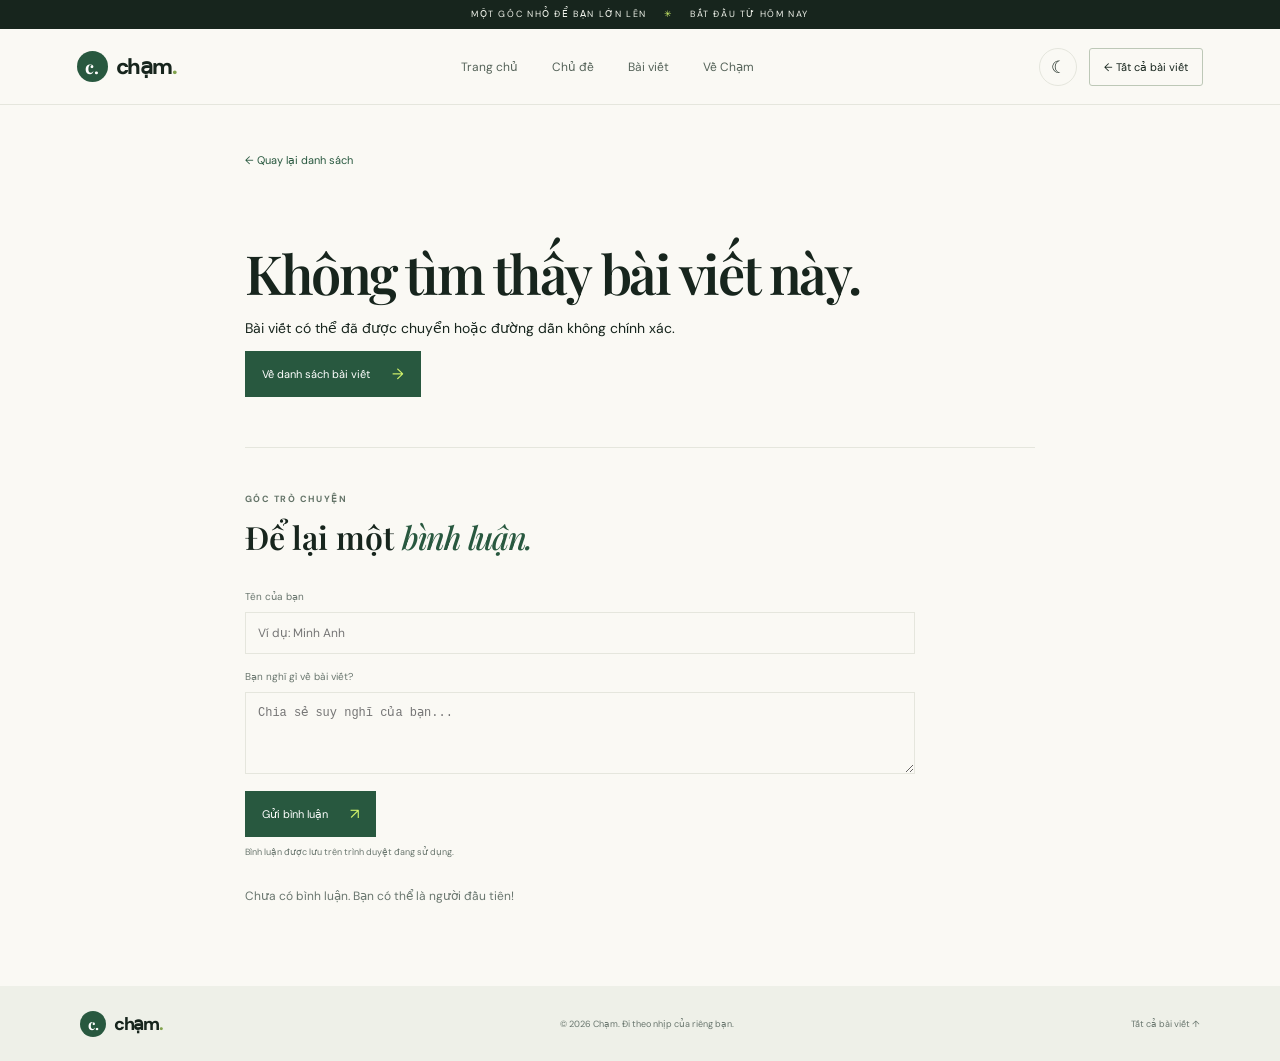
==== article.html @ 425e2b95 "Nội dung cập nhật" ====
<!doctype html>
<html lang="vi">
<head>
  <meta charset="utf-8">
  <meta name="viewport" content="width=device-width, initial-scale=1">
  <meta name="theme-color" content="#101c16">
  <meta name="description" content="Bài viết dành cho hành trình học tập và trưởng thành của bạn.">
  <title>Bài viết — Chạm</title>
  <link rel="stylesheet" href="sytle.css">
  <link rel="preconnect" href="https://fonts.googleapis.com">
  <link rel="preconnect" href="https://fonts.gstatic.com" crossorigin>
  <link href="https://fonts.googleapis.com/css2?family=DM+Sans:wght@400;500;600;700;800&family=Playfair+Display:ital,wght@0,500;0,600;1,500;1,600&display=swap" rel="stylesheet">
</head>
<body>
  <div class="announcement">MỘT GÓC NHỎ ĐỂ BẠN LỚN LÊN <span>✳</span> BẮT ĐẦU TỪ HÔM NAY</div>
  <header class="site-header">
    <a class="brand" href="index.html#home"><span class="brand-icon">c.</span> chạm<span class="brand-period">.</span></a>
    <button class="menu-toggle" type="button" aria-label="Mở menu" aria-expanded="false" aria-controls="main-nav"><span></span><span></span></button>
    <nav class="nav" id="main-nav" aria-label="Điều hướng chính"><a href="index.html#home">Trang chủ</a><a href="index.html#topics">Chủ đề</a><a href="index.html#articles">Bài viết</a><a href="index.html#about">Về Chạm</a></nav>
    <div class="header-tools"><button class="theme-toggle" type="button" aria-label="Chuyển chế độ tối" title="Chuyển chế độ sáng/tối">☾</button><a class="header-cta" href="index.html#articles">← Tất cả bài viết</a></div>
  </header>
  <main class="article-page wrap">
    <a class="back-link" href="index.html#articles">← Quay lại danh sách</a>
    <article id="article-content" class="reading-article"></article>
    <section class="comments-section" aria-labelledby="comments-title">
      <p class="eyebrow">GÓC TRÒ CHUYỆN</p><h2 id="comments-title">Để lại một <em>bình luận.</em></h2>
      <form id="comment-form" class="comment-form"><label for="comment-name">Tên của bạn</label><input id="comment-name" name="name" maxlength="40" placeholder="Ví dụ: Minh Anh" required><label for="comment-text">Bạn nghĩ gì về bài viết?</label><textarea id="comment-text" name="comment" rows="4" maxlength="500" placeholder="Chia sẻ suy nghĩ của bạn..." required></textarea><button class="button button-dark" type="submit">Gửi bình luận <span>↗</span></button><small>Bình luận được lưu trên trình duyệt đang sử dụng.</small></form>
      <div id="comment-list" class="comment-list" aria-live="polite"></div>
    </section>
  </main>
  <footer class="footer"><a class="brand" href="index.html#home"><span class="brand-icon">c.</span> chạm<span class="brand-period">.</span></a><span>© 2026 Chạm. Đi theo nhịp của riêng bạn.</span><a href="index.html#articles">Tất cả bài viết ↑</a></footer>
  <script>
    const entries = {
      'plan-hoc-tap': { category: 'HỌC TẬP', date: '24 THÁNG 9, 2026 · 6 PHÚT ĐỌC', title: 'Lập kế hoạch học tập mà không tự làm khó mình', intro: 'Một kế hoạch tốt không cần kín lịch. Nó cần đủ rõ để bạn biết bước tiếp theo là gì.', sections: [['Bắt đầu từ điều quan trọng', 'Thay vì viết một danh sách dài, hãy chọn ba việc quan trọng nhất trong tuần. Chia mỗi việc thành bước nhỏ để có thể bắt đầu ngay cả khi bạn chỉ có nửa tiếng rảnh.'], ['Để chỗ cho cuộc sống', 'Lịch học sẽ dễ theo hơn khi có cả giờ nghỉ, giờ ăn và thời gian di chuyển. Đừng lấp kín mọi ô trống; một khoảng dự phòng giúp bạn không phải bỏ cuộc chỉ vì một ngày lệch kế hoạch.'], ['Xem lại và điều chỉnh', 'Cuối tuần, dành vài phút nhìn lại điều gì hiệu quả. Kế hoạch là công cụ phục vụ bạn, nên hãy đổi cách làm khi nó không còn phù hợp.']] },
      'on-bai-chu-dong': { category: 'HỌC TẬP', date: '18 THÁNG 9, 2026 · 5 PHÚT ĐỌC', title: 'Ôn bài để nhớ lâu: thử phương pháp nhớ chủ động', intro: 'Đọc lại thường tạo cảm giác quen thuộc. Tự nhớ lại mới giúp kiến thức ở lại lâu hơn.', sections: [['Đóng tài liệu lại', 'Sau khi học một phần, hãy thử giải thích ý chính bằng lời của mình mà không nhìn tài liệu. Những chỗ bạn chưa diễn đạt được là chỗ cần ôn thêm.'], ['Tự đặt câu hỏi', 'Biến tiêu đề và ghi chú thành câu hỏi ngắn. Trả lời chúng sau một khoảng nghỉ, rồi kiểm tra lại bằng giáo trình. Cách này giúp bạn nhận ra mình thực sự nhớ được gì.'], ['Ôn cách quãng', 'Thay vì học dồn một buổi, quay lại nội dung sau một ngày, vài ngày rồi một tuần. Những lần nhớ lại ngắn thường hữu ích hơn việc đọc đi đọc lại liên tục.']] },
      'portfolio-dau-tien': { category: 'NGHỀ NGHIỆP', date: '12 THÁNG 9, 2026 · 7 PHÚT ĐỌC', title: 'Portfolio đầu tiên: bắt đầu từ những gì bạn có', intro: 'Không cần chờ đến khi thật giỏi mới bắt đầu ghi lại những điều mình đã làm.', sections: [['Chọn dự án có câu chuyện', 'Bài tập trên lớp, hoạt động câu lạc bộ hay dự án cá nhân đều có thể cho thấy cách bạn suy nghĩ. Chọn một vài ví dụ tiêu biểu thay vì đưa mọi thứ vào cùng lúc.'], ['Cho thấy quá trình', 'Nêu vấn đề, vai trò của bạn, những lựa chọn đã cân nhắc và kết quả. Người xem muốn hiểu bạn đóng góp gì và học được điều gì.'], ['Giữ cho dễ xem', 'Dùng cấu trúc rõ ràng, hình ảnh vừa đủ và đường dẫn hoạt động. Một portfolio gọn gàng, cập nhật thường xuyên sẽ hữu ích hơn một trang cầu kỳ nhưng bỏ dở.']] },
      'thuc-tap-dau-tien': { category: 'NGHỀ NGHIỆP', date: '05 THÁNG 9, 2026 · 4 PHÚT ĐỌC', title: 'Lần đầu đi thực tập: bạn không cần biết hết mọi thứ', intro: 'Điều quan trọng nhất trong tuần đầu tiên đôi khi chỉ là biết cách đặt câu hỏi.', sections: [['Quan sát cách nhóm làm việc', 'Tìm hiểu lịch họp, cách mọi người trao đổi và nơi lưu tài liệu. Ghi chú lại những điều chưa rõ để hỏi đúng người vào thời điểm phù hợp.'], ['Hỏi câu hỏi cụ thể', 'Thay vì chỉ nói “em chưa hiểu”, hãy nêu phần bạn đã thử, kết quả gặp phải và điều bạn cần xác nhận. Câu hỏi rõ giúp người hướng dẫn hỗ trợ nhanh hơn.'], ['Xin phản hồi sớm', 'Đừng đợi đến cuối kỳ mới biết mình cần cải thiện điều gì. Trao đổi ngắn mỗi tuần giúp bạn tiến bộ đều và chủ động hơn.']] },
      'ai-ho-tro-hoc': { category: 'KỸ NĂNG', date: '29 THÁNG 8, 2026 · 5 PHÚT ĐỌC', title: 'Dùng AI để học tốt hơn mà vẫn giữ tư duy của mình', intro: 'Công cụ hữu ích nhất là công cụ giúp bạn hiểu sâu hơn, không nghĩ thay bạn.', sections: [['Dùng AI để khơi gợi', 'Nhờ công cụ giải thích một khái niệm theo cách khác, tạo câu hỏi luyện tập hoặc gợi ý dàn ý. Sau đó tự kiểm tra thông tin bằng tài liệu môn học.'], ['Tự làm phần suy nghĩ', 'Hãy thử giải bài, viết lập luận hoặc đưa ra ý tưởng trước. Khi gặp bế tắc, dùng AI để tìm gợi ý rồi tự hoàn thiện câu trả lời.'], ['Minh bạch và có trách nhiệm', 'Tuân theo quy định của lớp, không nhập dữ liệu cá nhân hoặc tài liệu riêng tư, và kiểm tra các thông tin do AI đưa ra. Công cụ có thể sai hoặc thiếu ngữ cảnh.']] },
      'can-bang-dai-hoc': { category: 'ĐỜI SỐNG', date: '22 THÁNG 8, 2026 · 6 PHÚT ĐỌC', title: 'Cân bằng đại học: nghỉ ngơi cũng là một kỹ năng', intro: 'Bạn không cần phải biến mọi khoảng thời gian thành một việc cần hoàn thành.', sections: [['Nhận ra dấu hiệu cần nghỉ', 'Khó tập trung, cáu gắt hoặc trì hoãn liên tục có thể là lúc bạn cần dừng lại. Nghỉ ngơi ngắn và có chủ đích giúp bạn quay lại với năng lượng tốt hơn.'], ['Tạo khoảng nghỉ thật sự', 'Rời màn hình, đi bộ, uống nước hoặc trò chuyện với bạn bè. Chọn việc khiến đầu óc được tạm rời khỏi bài vở thay vì tiếp tục lướt qua những nội dung gây mệt.'], ['Tìm hỗ trợ khi cần', 'Nếu áp lực kéo dài, hãy chia sẻ với người bạn tin tưởng hoặc tìm đến dịch vụ hỗ trợ sinh viên tại trường. Bạn không cần tự xoay xở một mình.']] }
    };
    const id = new URLSearchParams(location.search).get('id');
    const entry = entries[id];
    const article = document.querySelector('#article-content');
    if (!entry) {
      document.title = 'Bài viết không tìm thấy — Chạm';
      article.innerHTML = '<h1>Không tìm thấy bài viết này.</h1><p>Bài viết có thể đã được chuyển hoặc đường dẫn không chính xác.</p><a class="button button-dark" href="index.html#articles">Về danh sách bài viết <span>→</span></a>';
    } else {
      document.title = entry.title + ' — Chạm';
      article.innerHTML = `<p class="eyebrow">${entry.category}</p><p class="article-date">${entry.date}</p><h1>${entry.title}</h1><p class="article-lead">${entry.intro}</p><button type="button" class="article-favorite" id="article-favorite">♡ <span>Lưu bài viết</span></button><div class="article-body">${entry.sections.map(([heading, body]) => `<section><h2>${heading}</h2><p>${body}</p></section>`).join('')}</div><a class="back-link" href="index.html#articles">← Xem thêm bài viết</a>`;
    }
    const favoriteKey = 'cham-favorites';
    const favoriteButton = document.querySelector('#article-favorite');
    if (entry) {
      const renderFavorite = () => {
        const ids = JSON.parse(localStorage.getItem(favoriteKey) || '[]');
        const saved = ids.includes(id);
        favoriteButton.classList.toggle('is-favorite', saved);
        favoriteButton.setAttribute('aria-pressed', String(saved));
        favoriteButton.innerHTML = `${saved ? '♥' : '♡'} <span>${saved ? 'Đã lưu bài viết' : 'Lưu bài viết'}</span>`;
      };
      favoriteButton.addEventListener('click', () => {
        let ids = JSON.parse(localStorage.getItem(favoriteKey) || '[]');
        ids = ids.includes(id) ? ids.filter(item => item !== id) : [...ids, id];
        localStorage.setItem(favoriteKey, JSON.stringify(ids)); renderFavorite();
      });
      renderFavorite();
    }
    const themeButton = document.querySelector('.theme-toggle');
    const setTheme = dark => {
      document.body.classList.toggle('dark-theme', dark);
      themeButton.textContent = dark ? '☀' : '☾';
      themeButton.setAttribute('aria-label', dark ? 'Chuyển chế độ sáng' : 'Chuyển chế độ tối');
      localStorage.setItem('cham-theme', dark ? 'dark' : 'light');
    };
    setTheme(localStorage.getItem('cham-theme') === 'dark');
    themeButton.addEventListener('click', () => setTheme(!document.body.classList.contains('dark-theme')));
    const menuButton = document.querySelector('.menu-toggle');
    const nav = document.querySelector('#main-nav');
    menuButton.addEventListener('click', () => {
      const open = menuButton.getAttribute('aria-expanded') === 'true';
      menuButton.setAttribute('aria-expanded', String(!open)); nav.classList.toggle('is-open', !open);
    });
    nav.querySelectorAll('a').forEach(link => link.addEventListener('click', () => {
      nav.classList.remove('is-open'); menuButton.setAttribute('aria-expanded', 'false');
    }));
    const commentKey = `cham-comments-${id || 'unknown'}`;
    const commentList = document.querySelector('#comment-list');
    const renderComments = () => {
      const comments = JSON.parse(localStorage.getItem(commentKey) || '[]');
      commentList.innerHTML = comments.length ? comments.map(comment => `<article class="comment"><strong>${escapeHTML(comment.name)}</strong><small>${new Date(comment.time).toLocaleString('vi-VN')}</small><p>${escapeHTML(comment.text)}</p></article>`).join('') : '<p class="empty-comments">Chưa có bình luận. Bạn có thể là người đầu tiên!</p>';
    };
    function escapeHTML(value) {
      return value.replace(/[&<>"']/g, char => ({ '&': '&amp;', '<': '&lt;', '>': '&gt;', '"': '&quot;', "'": '&#39;' }[char]));
    }
    renderComments();
    document.querySelector('#comment-form').addEventListener('submit', event => {
      event.preventDefault();
      const form = event.currentTarget;
      const comments = JSON.parse(localStorage.getItem(commentKey) || '[]');
      comments.unshift({ name: form.elements.name.value.trim(), text: form.elements.comment.value.trim(), time: Date.now() });
      localStorage.setItem(commentKey, JSON.stringify(comments)); form.reset(); renderComments();
    });
  </script>
</body>
</html>
---- sytle.css ----
:root {
  color-scheme: light;
  --ink: #17251d;
  --muted: #69766e;
  --paper: #faf9f4;
  --line: #e5e6dd;
  --green: #28583f;
  --lime: #d2f36b;
  --serif: "Playfair Display", Georgia, serif;
  --sans: "DM Sans", Arial, sans-serif;
}
* { box-sizing: border-box; }
html { scroll-behavior: smooth; scroll-padding-top: 85px; }
body { margin: 0; background: var(--paper); color: var(--ink); font: 14px var(--sans); -webkit-font-smoothing: antialiased; }
a { color: inherit; text-decoration: none; }
button, input { font: inherit; }
.wrap { width: min(1120px, 88%); margin: 0 auto; }
.announcement { min-height: 29px; padding: 8px 12px; background: var(--ink); color: #eef1e9; text-align: center; font-size: 9px; letter-spacing: .18em; }
.announcement span { margin: 0 13px; color: var(--lime); }
.site-header { height: 76px; padding: 0 max(calc((100% - 1180px) / 2), 6%); display: flex; align-items: center; justify-content: space-between; border-bottom: 1px solid var(--line); background: var(--paper); position: relative; z-index: 5; }
.brand { display: inline-flex; align-items: center; gap: 8px; font-size: 22px; font-weight: 800; letter-spacing: -1.3px; }
.brand-icon { width: 31px; height: 31px; display: grid; place-items: center; border-radius: 50%; background: var(--green); color: white; font: 700 18px var(--serif); letter-spacing: 0; }
.brand-period { color: #81a34d; margin-left: -8px; }
.nav { display: flex; align-items: center; gap: 34px; color: #556359; font-size: 12px; }
.nav a, .plain-link, .header-cta, .footer a { transition: color .2s ease; }
.nav a:hover, .plain-link:hover, .footer a:hover { color: #648538; }
.header-cta { padding: 11px 14px; border: 1px solid #bdc8b7; border-radius: 3px; font-size: 11px; }
.header-cta span { margin-left: 16px; color: var(--green); }
.menu-toggle { display: none; }
.hero { min-height: 570px; display: grid; grid-template-columns: 1.02fr .98fr; align-items: center; position: relative; padding-top: 35px; padding-bottom: 54px; }
.hero-copy { position: relative; z-index: 2; }
.eyebrow { margin: 0; color: #647468; font-size: 9px; font-weight: 700; letter-spacing: .16em; }
.hero-copy .eyebrow span { display: inline-block; width: 7px; height: 7px; margin-right: 8px; border-radius: 50%; background: #98bd5a; }
.hero h1 { margin: 21px 0 18px; font-size: clamp(48px, 5.25vw, 68px); line-height: 1.07; letter-spacing: -.065em; }
h1 em, h2 em { color: var(--green); font: italic 500 1em var(--serif); letter-spacing: -.04em; }
.hero-intro, .welcome-copy > p:not(.eyebrow) { max-width: 435px; color: var(--muted); font-size: 13px; line-height: 1.9; }
.hero-actions { display: flex; align-items: center; gap: 24px; margin-top: 25px; }
.button { min-height: 46px; display: inline-flex; align-items: center; justify-content: space-between; gap: 22px; padding: 0 17px; font-size: 11px; transition: transform .2s, background .2s; }
.button:hover { transform: translateY(-2px); }
.button-dark { background: var(--green); color: white; }
.button-dark:hover { background: #1d4530; }
.button span { color: var(--lime); font-size: 15px; }
.plain-link { color: #556359; font-size: 11px; }
.plain-link span { margin-left: 6px; color: var(--green); }
.social-proof { display: flex; align-items: center; gap: 12px; margin-top: 35px; }
.avatar-stack { display: flex; padding-left: 1px; }
.avatar-stack span { width: 29px; height: 29px; display: grid; place-items: center; margin-left: -2px; border: 2px solid var(--paper); border-radius: 50%; background: #e5cdb6; color: #38503d; font-size: 10px; font-weight: 700; }
.avatar-stack span:nth-child(2) { background: #d6e4c1; }.avatar-stack span:nth-child(3) { background: #d8e5e5; }
.social-proof strong, .social-proof small { display: block; font-size: 10px; }.social-proof small { margin-top: 4px; color: var(--muted); font-size: 9px; }
.hero-visual { height: 414px; position: relative; margin-left: 30px; }
.hero-photo { position: absolute; inset: 10px 25px 28px 42px; border-radius: 48% 48% 3px 3px; background: linear-gradient(0deg, #17251d88, transparent 56%), url("https://images.unsplash.com/photo-1523240795612-9a054b0db644?auto=format&fit=crop&w=1100&q=85") center 44% / cover; }
.sun-stamp { width: 83px; height: 83px; position: absolute; top: 0; right: 0; display: grid; place-items: center; border-radius: 50%; background: var(--lime); color: var(--green); font-size: 34px; }
.photo-note { position: absolute; left: 0; bottom: 58px; padding: 15px 20px; background: #fffefa; box-shadow: 0 12px 30px #17251d1b; font: italic 15px/1.45 var(--serif); transform: rotate(-6deg); }
.photo-note b { color: var(--green); }
.photo-caption { position: absolute; right: 36px; bottom: 9px; color: white; font-size: 8px; letter-spacing: .14em; }
.hero-seal { width: 76px; height: 76px; position: absolute; right: 4px; bottom: 18px; display: grid; place-content: center; border: 1px solid #aac08d; border-radius: 50%; background: var(--paper); color: var(--green); text-align: center; font-size: 7px; line-height: 1.6; letter-spacing: .1em; transform: rotate(8deg); }
.hero-index { position: absolute; right: 0; bottom: 18px; color: #89958a; font-size: 9px; letter-spacing: .12em; }.hero-index span { margin: 0 7px; color: #bdc6b9; }
.topics { padding-top: 54px; padding-bottom: 92px; }
.section-head { display: flex; align-items: end; justify-content: space-between; gap: 20px; margin-bottom: 26px; }
.section-head h2, .welcome h2 { margin: 10px 0 0; font-size: 36px; line-height: 1.18; letter-spacing: -.055em; }
.section-head > .plain-link { padding-bottom: 6px; }
.topic-grid { display: grid; grid-template-columns: repeat(3, 1fr); gap: 15px; }
.topic-card { height: 190px; padding: 21px; position: relative; overflow: hidden; transition: transform .2s ease; }
.topic-card:hover { transform: translateY(-4px); }
.topic-study { background: #e3eccf; }.topic-career { background: #e4ece6; }.topic-skills { background: #eee9dc; }
.topic-number { color: #647468; font-size: 8px; letter-spacing: .12em; }.topic-symbol { position: absolute; top: 15px; right: 21px; color: var(--green); font-size: 24px; }
.topic-card h3 { position: absolute; bottom: 17px; left: 21px; margin: 0; font: 500 28px/1.06 var(--serif); letter-spacing: -.04em; }.topic-arrow { position: absolute; right: 21px; bottom: 20px; color: var(--green); font-size: 18px; }
.articles { padding: 72px 0 82px; background: #f0f1e9; }
.article-head { margin-bottom: 28px; }.search { width: 230px; height: 40px; display: flex; align-items: center; gap: 8px; padding: 0 11px; border: 1px solid #cbd1c4; background: #fffefa; }
.search span { color: var(--green); font-size: 20px; }.search input { width: 100%; border: 0; outline: 0; background: transparent; color: var(--ink); font-size: 11px; }.search:focus-within { border-color: var(--green); }
.article-grid { display: grid; grid-template-columns: repeat(3, 1fr); gap: 18px; align-items: stretch; }
.article-card { min-width: 0; background: #fffefa; box-shadow: 0 5px 18px #17251d08; transition: transform .2s ease, box-shadow .2s ease; }.article-card:hover { transform: translateY(-4px); box-shadow: 0 11px 28px #17251d12; }.article-card[hidden] { display: none; }
.article-photo { height: 172px; display: block; position: relative; background-position: center; background-size: cover; }
.article-photo > span { position: absolute; top: 12px; left: 12px; padding: 7px 9px; background: #faf9f4e8; color: var(--green); font-size: 8px; letter-spacing: .08em; }
.photo-one { background-image: url("https://images.unsplash.com/photo-1455390582262-044c1008a2b9?auto=format&fit=crop&w=900&q=80"); }.photo-two { background-image: url("https://images.unsplash.com/photo-1434030216411-0b793f4b4173?auto=format&fit=crop&w=900&q=80"); }.photo-three { background-image: url("https://images.unsplash.com/photo-1498050108023-c5249f4df085?auto=format&fit=crop&w=900&q=80"); }.photo-four { background-image: url("https://images.unsplash.com/photo-1521737711867-e3b97375f902?auto=format&fit=crop&w=900&q=80"); }.photo-five { background-image: url("https://images.unsplash.com/photo-1677442136019-21780ecad995?auto=format&fit=crop&w=900&q=80"); }.photo-six { background-image: url("https://images.unsplash.com/photo-1485827404703-89b55fcc595e?auto=format&fit=crop&w=900&q=80"); }
.article-info { padding: 16px 17px 18px; }.article-info > small { color: #78847a; font-size: 8px; letter-spacing: .035em; }.article-info h3 { margin: 9px 0; font: 500 20px/1.27 var(--serif); }.article-info h3 a:hover { color: var(--green); }.article-info p { min-height: 47px; margin: 0 0 12px; color: var(--muted); font-size: 10px; line-height: 1.7; }.read-more { color: var(--green); font-size: 10px; }.read-more span { margin-left: 5px; }.no-results { padding: 35px; color: var(--muted); text-align: center; }
.welcome { display: grid; grid-template-columns: 1fr 1fr; align-items: center; gap: 86px; padding-top: 100px; padding-bottom: 105px; }
.welcome-visual { height: 328px; position: relative; }.welcome-photo { position: absolute; inset: 0 28px 0 15px; background: url("https://images.unsplash.com/photo-1498050108023-c5249f4df085?auto=format&fit=crop&w=900&q=85") center / cover; }
.welcome-sticker { position: absolute; right: 0; bottom: 25px; padding: 14px 17px; background: var(--lime); font: italic 13px/1.4 var(--serif); transform: rotate(4deg); }.welcome-sticker b { margin-left: 8px; color: var(--green); }
.welcome-copy h2 { margin: 13px 0; font-size: 40px; }.welcome-copy > p:not(.eyebrow) { margin: 14px 0 23px; }
.newsletter { overflow: hidden; background: var(--ink); color: white; }.newsletter-inner { min-height: 260px; display: flex; align-items: center; justify-content: space-between; position: relative; gap: 30px; }.newsletter .eyebrow { color: #bfd2a4; }.newsletter h2 { margin: 12px 0; font-size: 36px; line-height: 1.13; letter-spacing: -.04em; }.newsletter h2 em { color: var(--lime); }.newsletter form { width: min(370px, 45%); position: relative; z-index: 1; }.newsletter form label { color: #d0d7ce; font-size: 11px; }.email-row { display: flex; margin-top: 12px; border-bottom: 1px solid #798478; }.email-row input { flex: 1; min-width: 0; padding: 12px 0; border: 0; outline: 0; background: none; color: white; font-size: 12px; }.email-row input::placeholder { color: #a9b3a8; }.email-row button { border: 0; background: none; color: var(--lime); cursor: pointer; font-size: 21px; }.newsletter form small { display: block; margin-top: 10px; color: #a9b3a8; font-size: 9px; line-height: 1.5; }.newsletter-flower { position: absolute; right: -25px; bottom: -70px; color: #ffffff0b; font-size: 245px; }
.footer { min-height: 75px; display: flex; align-items: center; justify-content: space-between; gap: 18px; padding: 15px max(calc((100% - 1120px) / 2), 6%); background: #eef0e8; color: var(--muted); font-size: 9px; }.footer .brand { color: var(--ink); font-size: 18px; }.footer .brand-icon { width: 26px; height: 26px; font-size: 15px; }
.header-tools { display: flex; align-items: center; gap: 12px; }.theme-toggle { width: 38px; height: 38px; display: grid; place-items: center; border: 1px solid var(--line); border-radius: 50%; background: transparent; color: var(--ink); cursor: pointer; font-size: 17px; }.theme-toggle:hover { border-color: var(--green); }
.article-controls { display: flex; align-items: center; gap: 12px; margin: -8px 0 22px; }.filter-label { color: var(--muted); font-size: 10px; }.filter-label select { margin-left: 8px; padding: 9px 32px 9px 11px; border: 1px solid #cbd1c4; background: #fffefa; color: var(--ink); font-size: 10px; }.favorites-filter { padding: 9px 12px; border: 1px solid #cbd1c4; background: #fffefa; color: var(--green); cursor: pointer; font-size: 10px; }.favorites-filter[aria-pressed="true"] { border-color: var(--green); background: var(--green); color: white; }
.article-photo { position: relative; }.favorite-button { width: 34px; height: 34px; position: absolute; top: 10px; right: 10px; display: grid; place-items: center; border: 0; border-radius: 50%; background: #fffefaeb; color: #52634e; cursor: pointer; font-size: 20px; line-height: 1; }.favorite-button.is-favorite, .article-favorite.is-favorite { color: #bd4356; }
.article-page { max-width: 790px; padding-top: 38px; padding-bottom: 80px; }.back-link { display: inline-block; margin: 10px 0 25px; color: var(--green); font-size: 11px; }.reading-article { padding: 35px 0 50px; border-bottom: 1px solid var(--line); }.reading-article > .eyebrow { color: var(--green); }.article-date { margin: 12px 0; color: var(--muted); font-size: 9px; letter-spacing: .05em; }.reading-article h1 { max-width: 760px; margin: 15px 0; font: 600 clamp(36px, 5vw, 54px)/1.15 var(--serif); letter-spacing: -.045em; }.article-lead { max-width: 680px; margin: 18px 0; color: var(--muted); font-size: 16px; line-height: 1.8; }.article-favorite { display: inline-flex; align-items: center; gap: 8px; padding: 9px 13px; border: 1px solid var(--line); border-radius: 3px; background: transparent; color: var(--green); cursor: pointer; font-size: 18px; }.article-favorite span { font: 11px var(--sans); }.article-body { max-width: 670px; margin-top: 35px; }.article-body section { margin: 26px 0; }.article-body h2 { margin: 0 0 10px; font: 600 25px var(--serif); }.article-body p { margin: 0; color: var(--muted); font-size: 14px; line-height: 1.9; }.comments-section { max-width: 670px; padding-top: 45px; }.comments-section h2 { margin: 10px 0 25px; font: 600 32px var(--serif); }.comment-form { display: grid; gap: 9px; }.comment-form label { margin-top: 7px; color: var(--muted); font-size: 10px; }.comment-form input, .comment-form textarea { width: 100%; padding: 12px; border: 1px solid var(--line); background: var(--paper); color: var(--ink); outline: none; font-size: 12px; resize: vertical; }.comment-form input:focus, .comment-form textarea:focus { border-color: var(--green); }.comment-form .button { width: max-content; margin-top: 8px; border: 0; cursor: pointer; }.comment-form > small { color: var(--muted); font-size: 9px; }.comment-list { margin-top: 28px; }.comment { padding: 15px 0; border-top: 1px solid var(--line); }.comment strong { font-size: 12px; }.comment small { margin-left: 10px; color: var(--muted); font-size: 9px; }.comment p, .empty-comments { margin: 8px 0 0; color: var(--muted); font-size: 12px; line-height: 1.7; }
body.dark-theme { color-scheme: dark; --ink: #edf1e9; --muted: #b0bbae; --paper: #17211a; --line: #344137; --green: #9bc67b; --lime: #d2f36b; background: var(--paper); color: var(--ink); }
body.dark-theme .announcement { background: #0d1510; color: #eef1e9; } body.dark-theme .site-header, body.dark-theme .nav { background: var(--paper); } body.dark-theme .nav, body.dark-theme .plain-link { color: #c5cfc2; } body.dark-theme .header-cta, body.dark-theme .theme-toggle, body.dark-theme .article-favorite { border-color: #4b5d4d; color: var(--ink); } body.dark-theme .brand-icon { color: #17251d; } body.dark-theme .articles, body.dark-theme .footer { background: #202d23; } body.dark-theme .topic-study { background: #35452c; } body.dark-theme .topic-career { background: #2d4035; } body.dark-theme .topic-skills { background: #423f31; } body.dark-theme .topic-number { color: #d0dacb; } body.dark-theme .search, body.dark-theme .filter-label select, body.dark-theme .favorites-filter, body.dark-theme .article-card, body.dark-theme .favorite-button { background-color: #202d23; color: var(--ink); } body.dark-theme .favorites-filter[aria-pressed="true"] { background: var(--green); color: #17251d; } body.dark-theme .photo-note { background: #26342a; } body.dark-theme .footer .brand { color: var(--ink); } body.dark-theme .reading-article h1, body.dark-theme .article-body h2, body.dark-theme .comments-section h2 { color: var(--ink); }
@media (max-width: 800px) {
  .site-header { height: 68px; padding: 0 6%; }.menu-toggle { width: 34px; height: 34px; display: grid; align-content: center; justify-items: center; gap: 5px; order: 3; border: 0; background: none; cursor: pointer; }.menu-toggle span { width: 20px; height: 1px; background: var(--ink); }
  .nav { display: none; position: absolute; top: 100%; left: 0; right: 0; padding: 20px 8%; flex-direction: column; align-items: flex-start; gap: 18px; border-bottom: 1px solid var(--line); background: var(--paper); }.nav.is-open { display: flex; }.header-tools { order: 2; margin-left: auto; margin-right: 7px; gap: 7px; }.header-cta { margin: 0; font-size: 9px; padding: 9px; }.theme-toggle { width: 34px; height: 34px; }
  .hero { grid-template-columns: 1fr; padding-top: 53px; padding-bottom: 38px; }.hero h1 { font-size: 56px; }.hero-visual { height: 350px; margin: 38px 0 0 7%; }.hero-photo { inset: 8px 35px 22px 28px; }.hero-seal { right: 5%; bottom: 4px; }.hero-index { bottom: 0; }
  .topics { padding-top: 47px; padding-bottom: 67px; }.section-head h2, .welcome h2 { font-size: 31px; }.topic-grid { gap: 10px; }.topic-card { height: 160px; padding: 15px; }.topic-card h3 { left: 15px; bottom: 15px; font-size: 23px; }.topic-symbol { right: 14px; top: 12px; }.topic-arrow { right: 14px; bottom: 14px; }
  .articles { padding: 57px 0 65px; }.article-head { align-items: flex-start; flex-direction: column; }.search { width: 100%; }.article-grid { grid-template-columns: repeat(2, 1fr); gap: 13px; }.article-photo { height: 145px; }.article-info { padding: 13px; }.article-info h3 { font-size: 17px; }.article-info p { font-size: 9px; }
  .welcome { grid-template-columns: 1fr; gap: 35px; padding-top: 69px; padding-bottom: 72px; }.welcome-visual { height: 270px; }.welcome-copy h2 { font-size: 35px; }.newsletter-inner { padding-top: 40px; padding-bottom: 42px; align-items: flex-start; flex-direction: column; }.newsletter form { width: min(100%, 440px); }.newsletter-flower { right: -45px; bottom: -80px; }.footer { padding: 17px 6%; flex-wrap: wrap; }.footer > span { order: 3; width: 100%; }
}
@media (max-width: 480px) {
  .announcement { font-size: 7px; letter-spacing: .1em; }.header-cta { font-size: 8px; }.hero h1 { font-size: 48px; }.hero-actions { align-items: flex-start; flex-direction: column; gap: 17px; }.hero-visual { height: 300px; margin-left: 0; }.photo-caption { right: 15px; font-size: 7px; }.photo-note { bottom: 43px; }.topics { padding-top: 39px; }.section-head h2 { font-size: 28px; }.section-head > .plain-link { align-self: flex-start; }.topic-grid { grid-template-columns: 1fr; }.topic-card { height: 128px; }.topic-card h3 br { display: none; }.article-grid { grid-template-columns: 1fr; }.article-photo { height: 190px; }.article-info p { min-height: 0; font-size: 10px; }.welcome h2 { font-size: 32px; }.footer { gap: 12px; }.article-controls { align-items: stretch; flex-direction: column; }.filter-label select { width: calc(100% - 66px); }.favorites-filter { align-self: flex-start; }.article-page { padding-top: 20px; }.reading-article { padding-top: 18px; }.reading-article h1 { font-size: 36px; }.article-lead { font-size: 14px; }.comments-section h2 { font-size: 28px; }
}
@media (prefers-reduced-motion: reduce) { html { scroll-behavior: auto; } *, *::before, *::after { transition-duration: .01ms !important; } }
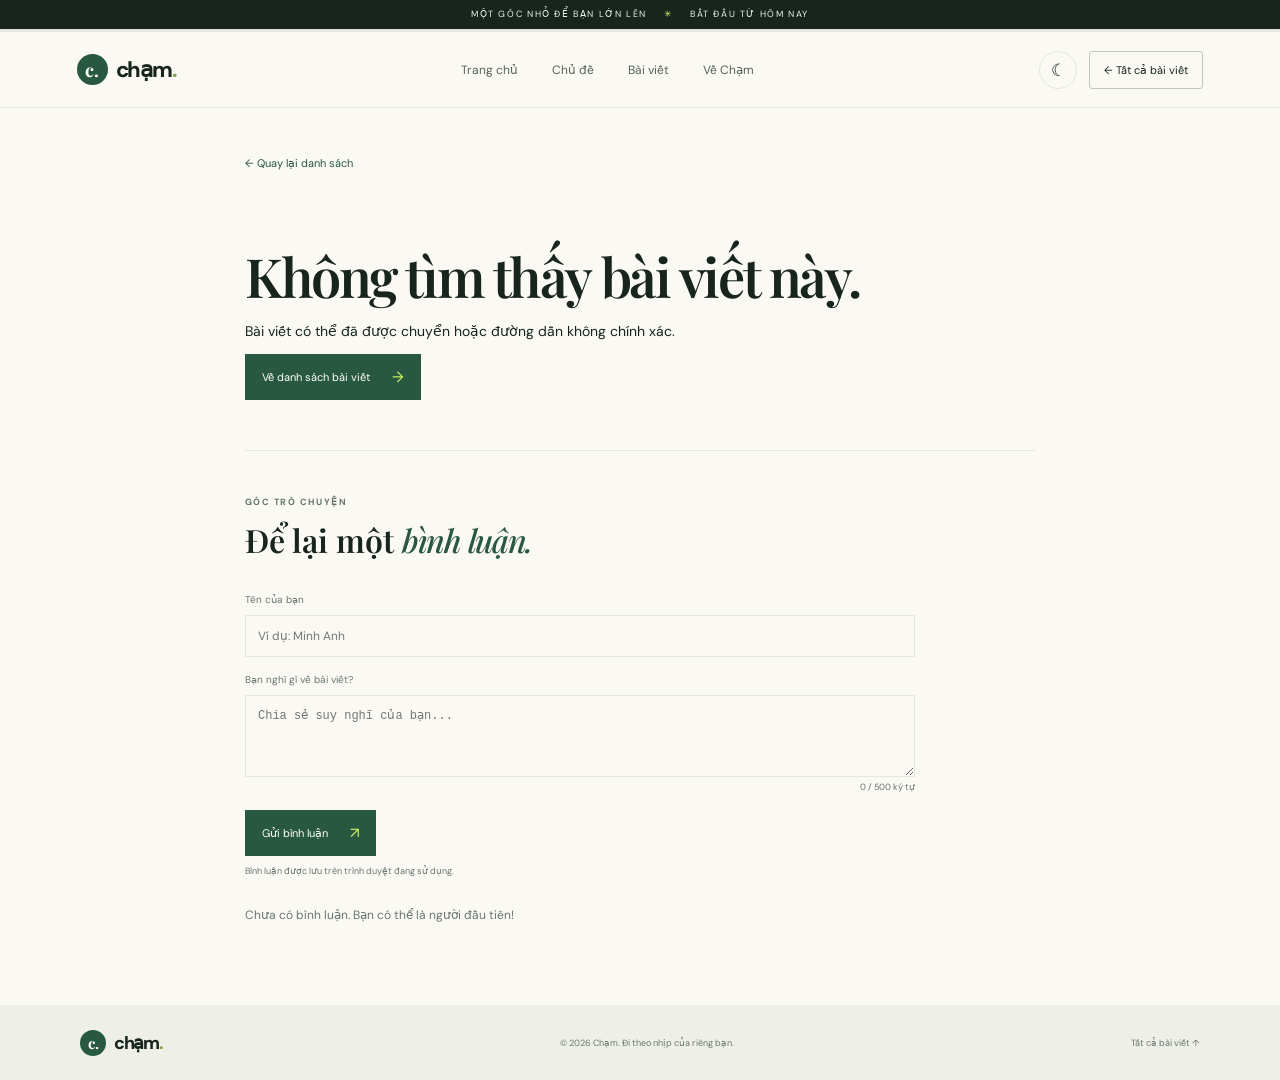
==== commit 0680d721: "Nội dung cập nhật" ====
--- a/article.html
+++ b/article.html
@@ -13,6 +13,7 @@
 </head>
 <body>
   <div class="announcement">MỘT GÓC NHỎ ĐỂ BẠN LỚN LÊN <span>✳</span> BẮT ĐẦU TỪ HÔM NAY</div>
+  <div class="reading-progress" aria-hidden="true"><span id="reading-progress-fill"></span></div>
   <header class="site-header">
     <a class="brand" href="index.html#home"><span class="brand-icon">c.</span> chạm<span class="brand-period">.</span></a>
     <button class="menu-toggle" type="button" aria-label="Mở menu" aria-expanded="false" aria-controls="main-nav"><span></span><span></span></button>
@@ -24,7 +25,7 @@
     <article id="article-content" class="reading-article"></article>
     <section class="comments-section" aria-labelledby="comments-title">
       <p class="eyebrow">GÓC TRÒ CHUYỆN</p><h2 id="comments-title">Để lại một <em>bình luận.</em></h2>
-      <form id="comment-form" class="comment-form"><label for="comment-name">Tên của bạn</label><input id="comment-name" name="name" maxlength="40" placeholder="Ví dụ: Minh Anh" required><label for="comment-text">Bạn nghĩ gì về bài viết?</label><textarea id="comment-text" name="comment" rows="4" maxlength="500" placeholder="Chia sẻ suy nghĩ của bạn..." required></textarea><button class="button button-dark" type="submit">Gửi bình luận <span>↗</span></button><small>Bình luận được lưu trên trình duyệt đang sử dụng.</small></form>
+      <form id="comment-form" class="comment-form"><label for="comment-name">Tên của bạn</label><input id="comment-name" name="name" maxlength="40" placeholder="Ví dụ: Minh Anh" required><label for="comment-text">Bạn nghĩ gì về bài viết?</label><textarea id="comment-text" name="comment" rows="4" maxlength="500" placeholder="Chia sẻ suy nghĩ của bạn..." required></textarea><small class="character-count" id="comment-count">0 / 500 ký tự</small><button class="button button-dark" type="submit">Gửi bình luận <span>↗</span></button><small>Bình luận được lưu trên trình duyệt đang sử dụng.</small></form>
       <div id="comment-list" class="comment-list" aria-live="polite"></div>
     </section>
   </main>
@@ -87,12 +88,22 @@
     const commentList = document.querySelector('#comment-list');
     const renderComments = () => {
       const comments = JSON.parse(localStorage.getItem(commentKey) || '[]');
-      commentList.innerHTML = comments.length ? comments.map(comment => `<article class="comment"><strong>${escapeHTML(comment.name)}</strong><small>${new Date(comment.time).toLocaleString('vi-VN')}</small><p>${escapeHTML(comment.text)}</p></article>`).join('') : '<p class="empty-comments">Chưa có bình luận. Bạn có thể là người đầu tiên!</p>';
+      commentList.innerHTML = comments.length ? comments.map((comment, index) => `<article class="comment"><div class="comment-meta"><strong>${escapeHTML(comment.name)}</strong><small>${new Date(comment.time).toLocaleString('vi-VN')}</small><button type="button" class="delete-comment" data-delete-comment="${index}" aria-label="Xóa bình luận">Xóa</button></div><p>${escapeHTML(comment.text)}</p></article>`).join('') : '<p class="empty-comments">Chưa có bình luận. Bạn có thể là người đầu tiên!</p>';
     };
     function escapeHTML(value) {
       return value.replace(/[&<>"']/g, char => ({ '&': '&amp;', '<': '&lt;', '>': '&gt;', '"': '&quot;', "'": '&#39;' }[char]));
     }
     renderComments();
+    document.querySelector('#comment-text').addEventListener('input', event => {
+      document.querySelector('#comment-count').textContent = `${event.currentTarget.value.length} / 500 ký tự`;
+    });
+    commentList.addEventListener('click', event => {
+      const deleteButton = event.target.closest('[data-delete-comment]');
+      if (!deleteButton) return;
+      const comments = JSON.parse(localStorage.getItem(commentKey) || '[]');
+      comments.splice(Number(deleteButton.dataset.deleteComment), 1);
+      localStorage.setItem(commentKey, JSON.stringify(comments)); renderComments();
+    });
     document.querySelector('#comment-form').addEventListener('submit', event => {
       event.preventDefault();
       const form = event.currentTarget;
@@ -100,6 +111,15 @@
       comments.unshift({ name: form.elements.name.value.trim(), text: form.elements.comment.value.trim(), time: Date.now() });
       localStorage.setItem(commentKey, JSON.stringify(comments)); form.reset(); renderComments();
     });
+    const progressFill = document.querySelector('#reading-progress-fill');
+    const updateProgress = () => {
+      const scrollable = document.documentElement.scrollHeight - window.innerHeight;
+      const progress = scrollable > 0 ? (window.scrollY / scrollable) * 100 : 0;
+      progressFill.style.width = `${Math.min(100, Math.max(0, progress))}%`;
+    };
+    window.addEventListener('scroll', updateProgress, { passive: true });
+    window.addEventListener('resize', updateProgress);
+    updateProgress();
   </script>
 </body>
 </html>
--- a/sytle.css
+++ b/sytle.css
@@ -81,20 +81,25 @@
 .newsletter { overflow: hidden; background: var(--ink); color: white; }.newsletter-inner { min-height: 260px; display: flex; align-items: center; justify-content: space-between; position: relative; gap: 30px; }.newsletter .eyebrow { color: #bfd2a4; }.newsletter h2 { margin: 12px 0; font-size: 36px; line-height: 1.13; letter-spacing: -.04em; }.newsletter h2 em { color: var(--lime); }.newsletter form { width: min(370px, 45%); position: relative; z-index: 1; }.newsletter form label { color: #d0d7ce; font-size: 11px; }.email-row { display: flex; margin-top: 12px; border-bottom: 1px solid #798478; }.email-row input { flex: 1; min-width: 0; padding: 12px 0; border: 0; outline: 0; background: none; color: white; font-size: 12px; }.email-row input::placeholder { color: #a9b3a8; }.email-row button { border: 0; background: none; color: var(--lime); cursor: pointer; font-size: 21px; }.newsletter form small { display: block; margin-top: 10px; color: #a9b3a8; font-size: 9px; line-height: 1.5; }.newsletter-flower { position: absolute; right: -25px; bottom: -70px; color: #ffffff0b; font-size: 245px; }
 .footer { min-height: 75px; display: flex; align-items: center; justify-content: space-between; gap: 18px; padding: 15px max(calc((100% - 1120px) / 2), 6%); background: #eef0e8; color: var(--muted); font-size: 9px; }.footer .brand { color: var(--ink); font-size: 18px; }.footer .brand-icon { width: 26px; height: 26px; font-size: 15px; }
 .header-tools { display: flex; align-items: center; gap: 12px; }.theme-toggle { width: 38px; height: 38px; display: grid; place-items: center; border: 1px solid var(--line); border-radius: 50%; background: transparent; color: var(--ink); cursor: pointer; font-size: 17px; }.theme-toggle:hover { border-color: var(--green); }
+.login-trigger, .logout-trigger { padding: 10px 12px; border: 1px solid #bdc8b7; background: transparent; color: var(--green); cursor: pointer; font-size: 10px; }.logout-trigger { border-color: transparent; color: var(--muted); }.login-trigger:hover, .logout-trigger:hover { border-color: var(--green); }.login-dialog { width: min(440px, calc(100% - 30px)); max-width: none; padding: 0; border: 1px solid var(--line); background: var(--paper); color: var(--ink); box-shadow: 0 24px 80px #101c1640; }.login-dialog::backdrop { background: #101c1680; backdrop-filter: blur(3px); }.login-form { display: grid; gap: 9px; padding: 34px; position: relative; }.dialog-close { width: 32px; height: 32px; position: absolute; top: 13px; right: 13px; border: 0; background: transparent; color: var(--muted); cursor: pointer; font-size: 24px; }.login-form h2 { margin: 5px 0 0; font: 600 32px var(--serif); }.login-description { margin: 0 0 8px; color: var(--muted); font-size: 11px; }.login-form label { margin-top: 4px; color: var(--muted); font-size: 10px; }.login-form input { width: 100%; padding: 12px; border: 1px solid var(--line); background: transparent; color: var(--ink); outline: 0; font-size: 12px; }.login-form input:focus { border-color: var(--green); }.login-submit { margin-top: 9px; border: 0; cursor: pointer; }.login-form > small { color: var(--muted); font-size: 9px; line-height: 1.5; }
 .article-controls { display: flex; align-items: center; gap: 12px; margin: -8px 0 22px; }.filter-label { color: var(--muted); font-size: 10px; }.filter-label select { margin-left: 8px; padding: 9px 32px 9px 11px; border: 1px solid #cbd1c4; background: #fffefa; color: var(--ink); font-size: 10px; }.favorites-filter { padding: 9px 12px; border: 1px solid #cbd1c4; background: #fffefa; color: var(--green); cursor: pointer; font-size: 10px; }.favorites-filter[aria-pressed="true"] { border-color: var(--green); background: var(--green); color: white; }
 .article-photo { position: relative; }.favorite-button { width: 34px; height: 34px; position: absolute; top: 10px; right: 10px; display: grid; place-items: center; border: 0; border-radius: 50%; background: #fffefaeb; color: #52634e; cursor: pointer; font-size: 20px; line-height: 1; }.favorite-button.is-favorite, .article-favorite.is-favorite { color: #bd4356; }
 .article-page { max-width: 790px; padding-top: 38px; padding-bottom: 80px; }.back-link { display: inline-block; margin: 10px 0 25px; color: var(--green); font-size: 11px; }.reading-article { padding: 35px 0 50px; border-bottom: 1px solid var(--line); }.reading-article > .eyebrow { color: var(--green); }.article-date { margin: 12px 0; color: var(--muted); font-size: 9px; letter-spacing: .05em; }.reading-article h1 { max-width: 760px; margin: 15px 0; font: 600 clamp(36px, 5vw, 54px)/1.15 var(--serif); letter-spacing: -.045em; }.article-lead { max-width: 680px; margin: 18px 0; color: var(--muted); font-size: 16px; line-height: 1.8; }.article-favorite { display: inline-flex; align-items: center; gap: 8px; padding: 9px 13px; border: 1px solid var(--line); border-radius: 3px; background: transparent; color: var(--green); cursor: pointer; font-size: 18px; }.article-favorite span { font: 11px var(--sans); }.article-body { max-width: 670px; margin-top: 35px; }.article-body section { margin: 26px 0; }.article-body h2 { margin: 0 0 10px; font: 600 25px var(--serif); }.article-body p { margin: 0; color: var(--muted); font-size: 14px; line-height: 1.9; }.comments-section { max-width: 670px; padding-top: 45px; }.comments-section h2 { margin: 10px 0 25px; font: 600 32px var(--serif); }.comment-form { display: grid; gap: 9px; }.comment-form label { margin-top: 7px; color: var(--muted); font-size: 10px; }.comment-form input, .comment-form textarea { width: 100%; padding: 12px; border: 1px solid var(--line); background: var(--paper); color: var(--ink); outline: none; font-size: 12px; resize: vertical; }.comment-form input:focus, .comment-form textarea:focus { border-color: var(--green); }.comment-form .button { width: max-content; margin-top: 8px; border: 0; cursor: pointer; }.comment-form > small { color: var(--muted); font-size: 9px; }.comment-list { margin-top: 28px; }.comment { padding: 15px 0; border-top: 1px solid var(--line); }.comment strong { font-size: 12px; }.comment small { margin-left: 10px; color: var(--muted); font-size: 9px; }.comment p, .empty-comments { margin: 8px 0 0; color: var(--muted); font-size: 12px; line-height: 1.7; }
 body.dark-theme { color-scheme: dark; --ink: #edf1e9; --muted: #b0bbae; --paper: #17211a; --line: #344137; --green: #9bc67b; --lime: #d2f36b; background: var(--paper); color: var(--ink); }
 body.dark-theme .announcement { background: #0d1510; color: #eef1e9; } body.dark-theme .site-header, body.dark-theme .nav { background: var(--paper); } body.dark-theme .nav, body.dark-theme .plain-link { color: #c5cfc2; } body.dark-theme .header-cta, body.dark-theme .theme-toggle, body.dark-theme .article-favorite { border-color: #4b5d4d; color: var(--ink); } body.dark-theme .brand-icon { color: #17251d; } body.dark-theme .articles, body.dark-theme .footer { background: #202d23; } body.dark-theme .topic-study { background: #35452c; } body.dark-theme .topic-career { background: #2d4035; } body.dark-theme .topic-skills { background: #423f31; } body.dark-theme .topic-number { color: #d0dacb; } body.dark-theme .search, body.dark-theme .filter-label select, body.dark-theme .favorites-filter, body.dark-theme .article-card, body.dark-theme .favorite-button { background-color: #202d23; color: var(--ink); } body.dark-theme .favorites-filter[aria-pressed="true"] { background: var(--green); color: #17251d; } body.dark-theme .photo-note { background: #26342a; } body.dark-theme .footer .brand { color: var(--ink); } body.dark-theme .reading-article h1, body.dark-theme .article-body h2, body.dark-theme .comments-section h2 { color: var(--ink); }
+.back-to-top { width: 42px; height: 42px; position: fixed; right: 22px; bottom: 22px; z-index: 6; border: 0; border-radius: 50%; background: var(--green); color: white; cursor: pointer; font-size: 20px; opacity: 0; pointer-events: none; transform: translateY(8px); transition: opacity .2s, transform .2s; }.back-to-top.is-visible { opacity: 1; pointer-events: auto; transform: translateY(0); }
+.reading-progress { height: 3px; position: sticky; top: 0; z-index: 9; background: var(--line); }.reading-progress span { width: 0; height: 100%; display: block; background: var(--green); }
+.comment-meta { display: flex; align-items: center; }.comment-meta small { margin-left: 10px; color: var(--muted); font-size: 9px; }.comment-meta .delete-comment { margin-left: auto; padding: 4px 7px; border: 0; background: transparent; color: var(--muted); cursor: pointer; font-size: 9px; }.comment-meta .delete-comment:hover { color: #bd4356; }.character-count { justify-self: end; margin-top: -5px; color: var(--muted); font-size: 9px; }
+body.dark-theme .reading-progress { background: #344137; }
 @media (max-width: 800px) {
   .site-header { height: 68px; padding: 0 6%; }.menu-toggle { width: 34px; height: 34px; display: grid; align-content: center; justify-items: center; gap: 5px; order: 3; border: 0; background: none; cursor: pointer; }.menu-toggle span { width: 20px; height: 1px; background: var(--ink); }
-  .nav { display: none; position: absolute; top: 100%; left: 0; right: 0; padding: 20px 8%; flex-direction: column; align-items: flex-start; gap: 18px; border-bottom: 1px solid var(--line); background: var(--paper); }.nav.is-open { display: flex; }.header-tools { order: 2; margin-left: auto; margin-right: 7px; gap: 7px; }.header-cta { margin: 0; font-size: 9px; padding: 9px; }.theme-toggle { width: 34px; height: 34px; }
+  .nav { display: none; position: absolute; top: 100%; left: 0; right: 0; padding: 20px 8%; flex-direction: column; align-items: flex-start; gap: 18px; border-bottom: 1px solid var(--line); background: var(--paper); }.nav.is-open { display: flex; }.header-tools { order: 2; margin-left: auto; margin-right: 7px; gap: 5px; }.header-cta { margin: 0; font-size: 9px; padding: 9px; }.theme-toggle { width: 34px; height: 34px; }.login-trigger, .logout-trigger { padding: 8px; font-size: 9px; }
   .hero { grid-template-columns: 1fr; padding-top: 53px; padding-bottom: 38px; }.hero h1 { font-size: 56px; }.hero-visual { height: 350px; margin: 38px 0 0 7%; }.hero-photo { inset: 8px 35px 22px 28px; }.hero-seal { right: 5%; bottom: 4px; }.hero-index { bottom: 0; }
   .topics { padding-top: 47px; padding-bottom: 67px; }.section-head h2, .welcome h2 { font-size: 31px; }.topic-grid { gap: 10px; }.topic-card { height: 160px; padding: 15px; }.topic-card h3 { left: 15px; bottom: 15px; font-size: 23px; }.topic-symbol { right: 14px; top: 12px; }.topic-arrow { right: 14px; bottom: 14px; }
   .articles { padding: 57px 0 65px; }.article-head { align-items: flex-start; flex-direction: column; }.search { width: 100%; }.article-grid { grid-template-columns: repeat(2, 1fr); gap: 13px; }.article-photo { height: 145px; }.article-info { padding: 13px; }.article-info h3 { font-size: 17px; }.article-info p { font-size: 9px; }
   .welcome { grid-template-columns: 1fr; gap: 35px; padding-top: 69px; padding-bottom: 72px; }.welcome-visual { height: 270px; }.welcome-copy h2 { font-size: 35px; }.newsletter-inner { padding-top: 40px; padding-bottom: 42px; align-items: flex-start; flex-direction: column; }.newsletter form { width: min(100%, 440px); }.newsletter-flower { right: -45px; bottom: -80px; }.footer { padding: 17px 6%; flex-wrap: wrap; }.footer > span { order: 3; width: 100%; }
 }
 @media (max-width: 480px) {
-  .announcement { font-size: 7px; letter-spacing: .1em; }.header-cta { font-size: 8px; }.hero h1 { font-size: 48px; }.hero-actions { align-items: flex-start; flex-direction: column; gap: 17px; }.hero-visual { height: 300px; margin-left: 0; }.photo-caption { right: 15px; font-size: 7px; }.photo-note { bottom: 43px; }.topics { padding-top: 39px; }.section-head h2 { font-size: 28px; }.section-head > .plain-link { align-self: flex-start; }.topic-grid { grid-template-columns: 1fr; }.topic-card { height: 128px; }.topic-card h3 br { display: none; }.article-grid { grid-template-columns: 1fr; }.article-photo { height: 190px; }.article-info p { min-height: 0; font-size: 10px; }.welcome h2 { font-size: 32px; }.footer { gap: 12px; }.article-controls { align-items: stretch; flex-direction: column; }.filter-label select { width: calc(100% - 66px); }.favorites-filter { align-self: flex-start; }.article-page { padding-top: 20px; }.reading-article { padding-top: 18px; }.reading-article h1 { font-size: 36px; }.article-lead { font-size: 14px; }.comments-section h2 { font-size: 28px; }
+  .announcement { font-size: 7px; letter-spacing: .1em; }.header-tools { gap: 3px; }.header-cta { display: none; }.login-trigger, .logout-trigger { padding: 7px 6px; font-size: 8px; }.hero h1 { font-size: 48px; }.hero-actions { align-items: flex-start; flex-direction: column; gap: 17px; }.hero-visual { height: 300px; margin-left: 0; }.photo-caption { right: 15px; font-size: 7px; }.photo-note { bottom: 43px; }.topics { padding-top: 39px; }.section-head h2 { font-size: 28px; }.section-head > .plain-link { align-self: flex-start; }.topic-grid { grid-template-columns: 1fr; }.topic-card { height: 128px; }.topic-card h3 br { display: none; }.article-grid { grid-template-columns: 1fr; }.article-photo { height: 190px; }.article-info p { min-height: 0; font-size: 10px; }.welcome h2 { font-size: 32px; }.footer { gap: 12px; }.article-controls { align-items: stretch; flex-direction: column; }.filter-label select { width: calc(100% - 66px); }.favorites-filter { align-self: flex-start; }.article-page { padding-top: 20px; }.reading-article { padding-top: 18px; }.reading-article h1 { font-size: 36px; }.article-lead { font-size: 14px; }.comments-section h2 { font-size: 28px; }.login-form { padding: 30px 23px; }
 }
 @media (prefers-reduced-motion: reduce) { html { scroll-behavior: auto; } *, *::before, *::after { transition-duration: .01ms !important; } }
